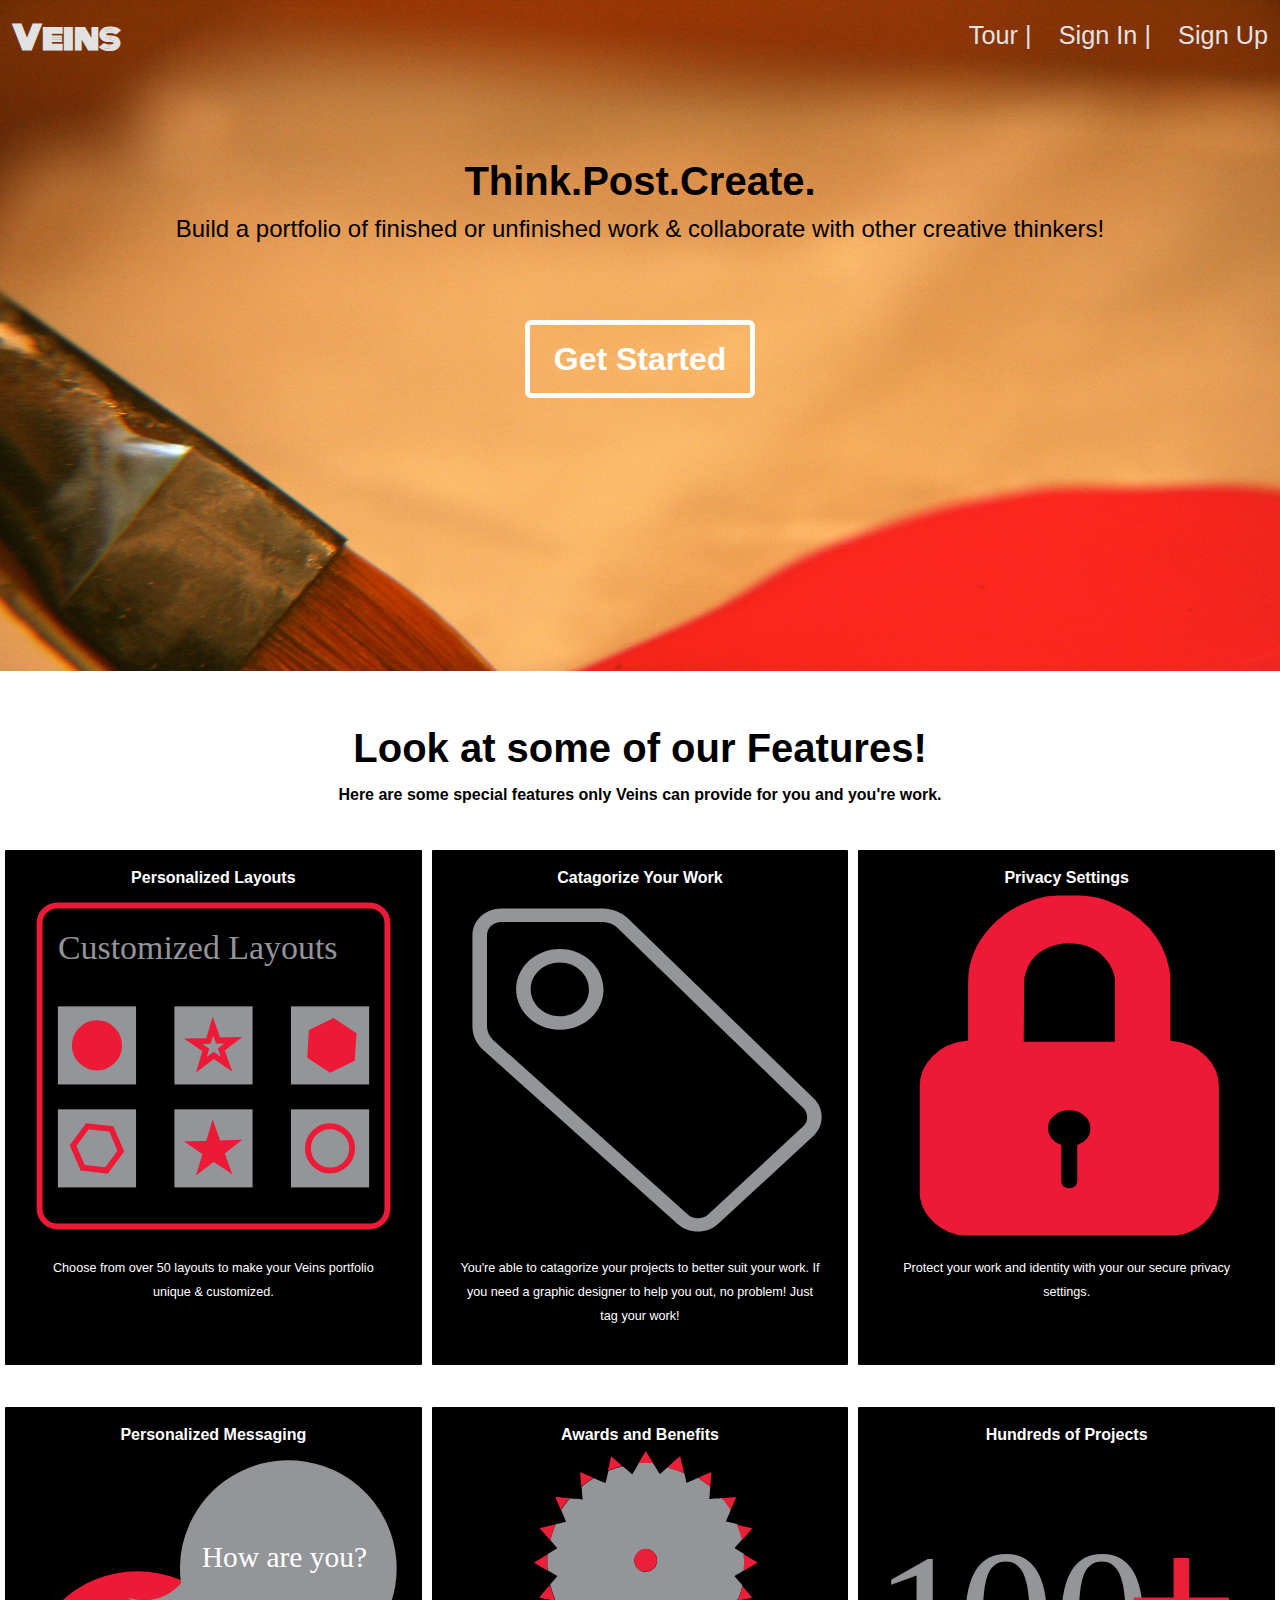
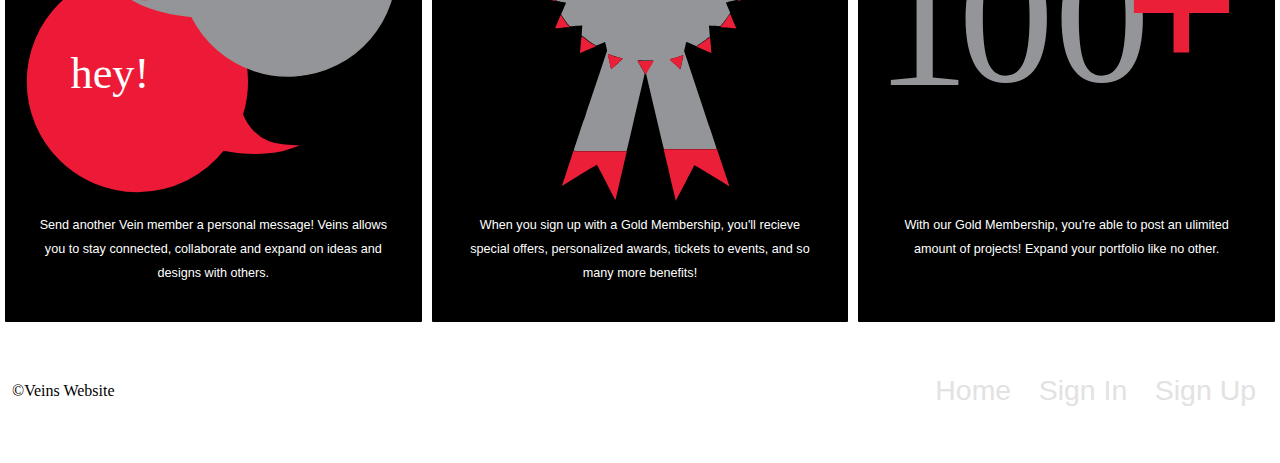
==== index.html @ e420a650 "sign up page created" ====
<!DOCTYPE html>
<html lang="en-ca">
<head>
  <meta charset="utf-8">
  <title>Veins Saas</title>
  <meta name="viewport" content="width=device-width,initial-scale=1">
    <link href='http://fonts.googleapis.com/css?family=Monoton|helvetica' rel='stylesheet' type='text/css'>
    <link href="css/main.css" rel="stylesheet">
    <link href="css/grid.css" rel="stylesheet">
    <link href="css/typography.css" rel="stylesheet">
</head>
<body>
    
    <ul class="skip-links">
        <li> <a href="#main">Jump to main content</a></li>
        <li> <a href="#navigation">Jump to navigation</a></li>
    </ul>
    
<header role="banner" class="masthead">
    <div class="grid">
        <div class="unit unit-xs-1 unit-s-1 unit-m-1-3 unit-l-1-4">
        <a href="index.html"><h1 class="island-1-2 push-half title">Veins</h1></a>
    </div>
    
    <div class="unit unit-xs-1 unit-s-1 unit-m-2-3 unit-l-3-4">   
        <nav id="navigation" role="navigation" class="micro">
                <ul class="nav">
                    <li><a  class="island-1-2" href="#tour">Tour |</a></li>
                    <li><a class="island-1-2" href="exploration.html">Sign In |</a></li>
                    <li><a class="island-1-2" href="exploration.html">Sign Up</a></li>
                </ul>
            </nav>
    </div> 
    </div>
        
   <div class="transparent">
        <h2 class="intro">Think.Post.Create.</h2>
       <p class="description">Build a portfolio of finished or unfinished work &amp; collaborate with other creative thinkers!</p>
    </div>
    <div class="move">
        <a class="getting" href="payment.html"><strong>Get Started</strong></a>
    </div>

    
</header>
    
<main>
    
    <div role="banner" id="tour" class="tourimage">
    <h2 class="tourintro">Look at some of our Features!</h2>
    <h4 class="touradd">Here are some special features only Veins can provide for you and you're work.</h4>
    
    <div class="grid">

    <div class="unit unit-xs-1 unit-s-1 unit-m-1-2 unit-l-1-3 boxes">
        <h6 class="steps hexa">Personalized Layouts</h6>
    <figure>
        <img src="images/layouts.svg" alt="layout icon">
            <figcaption class=" micro island-half captions">Choose from over 50 layouts to  make your Veins portfolio unique &amp; customized.
            </figcaption>
    </figure>
    </div>
    
    
    <div class="unit unit-xs-1 unit-s-1 unit-m-1-2 unit-l-1-3 boxes">
        <h6 class="steps">Catagorize Your Work</h6>
    <figure>
        <img src="images/tags.svg" alt="Catagorized icon">
            <figcaption class="micro island-half push-none captions"> You're able to catagorize your projects to better suit your work. If you need a graphic designer to help you out, no problem! Just tag your work!
            </figcaption>
    </figure>
    </div>
    
    
    <div class="unit unit-xs-1 unit-s-1 unit-m-1-2 unit-l-1-3 boxes">
        <h6 class="steps">Privacy Settings</h6>
    <figure>
        <img src="images/locks.svg" alt="Step three Purpose">
            <figcaption class="micro island-half push-none captions"> Protect your work and identity with your our secure privacy settings.
            </figcaption>
    </figure>
    </div>
    
    
    <div class="unit unit-xs-1 unit-s-1 unit-m-1-2 unit-l-1-3 boxes">
        <h6 class="steps">Personalized Messaging</h6>
    <figure>
        <img src="images/messages.svg" alt="Step Four Naming">
            <figcaption class="micro island-half push-none captions">Send another Vein member a personal message! Veins allows you to stay connected, collaborate and expand on ideas and designs with others.</figcaption>
            </figcaption>
    </figure>
    </div>
    
    
    
    <div class="unit unit-xs-1 unit-s-1 unit-m-1-2 unit-l-1-3 boxes">
        <h6 class="steps">Awards and Benefits</h6>
    <figure>
        <img src="images/ribbons.svg" alt="Step Five Welcome">
            <figcaption class="micro island-half push-none captions">When you sign up with a Gold Membership, you'll recieve special offers, personalized awards, tickets to events, and so many more benefits!
            </figcaption>
    </figure>
    </div>
    
    <div class="unit unit-xs-1 unit-s-1 unit-m-1-2 unit-l-1-3 boxes">
        <h6 class="steps">Hundreds of Projects</h6>
    <figure>
        <img src="images/hundreds.svg" alt="Step Six Content">
            <figcaption class="micro island-half push-none captions">With our Gold Membership, you're able to post an ulimited amount of projects! Expand your portfolio like no other.
            </figcaption>
    </figure>
    </div>
    </div>
    </div>
</main>
    
<div class="grid grid-middle footer island-1-2">
    
    <div class="unit unit-xs-1 unit-s-1 unit-m-1-2 unit-push-m-1-2 unit-l-1-2">
            <nav  class="milli">
                <ul class="nav nav-bottom">
                    <li><a href="index.html" class="island-1-2 bits">Home</a></li>
                    <li><a href="#" class="island-1-2 bits">Sign In</a></li>
                    <li><a href="#" class="island-1-2 bits">Sign Up</a></li>
                </ul>
            </nav>
        </div>
    <div role ="contentinfo" class="consortium unit unit-xs-1 unit-s-1 unit-m-1-2 unit-pull-m-1-2 unit-l-1-2">
        <p> ©Veins Website</p>
    </div>
 </div>
    
    
    
    
</body>
</html>
---- css/main.css ----
@-moz-viewport { width: device-width; scale: 1; }
@-ms-viewport { width: device-width; scale: 1; }
@-o-viewport { width: device-width; scale: 1; }
@-webkit-viewport { width: device-width; scale: 1; }
@viewport { width: device-width; scale: 1; }

html {
  margin: 0;
  padding: 0;
  box-sizing: border-box;

  -moz-text-size-adjust: 100%;
  -ms-text-size-adjust: 100%;
  -webkit-text-size-adjust: 100%;
  text-size-adjust: 100%;
}

@media only screen and (min-width: 60em) {
    
    html {
        font-size: 110%;
    }

}

@media only screen and (min-width: 90em) {
    
    html {
        font-size: 120%;
    }

}
    
@media only screen and (min-width: 120em) {
    
    html {
        font-size: 130%;
    }

}

*, *:before, *:after {
  box-sizing: inherit;
}

body {
  margin: 0;
  padding: 0;
}

.title {
    color: #e2e2e2;
    margin: 0;
    padding: 0;
    text-align:center;
    font-family: 'Monoton', cursive;
    font-size: 2em;
    text-decoration: none;
}

.colour {
    color: #e2e2e2;
}

.form {
    color: #707070;
}

a:focus {
    outline: 3px solid #000;
}

.skip-links {
    margin: 0;
    padding: 0;
    list-style-type: none;
}

.skip-links a {
    position: absolute;
    top: -3em;
    padding: 0.5em 0.75em;
    background-color: #000;
    color: #fff;
    font-weight: bold;
    font-size: 1.25em;
    text-decoration: none;
}
    
.skip-links a:focus {
    top: 0;
}

img {
  display: block;
  width: 100%;
}


.nav {
  padding: 0;
}

.nav li {
  display: block;
}

.nav a,
.nav a:link,
.nav a:visited {
  display: block;

    color: #e2e2e2;
    font-size: 2em;
    font-family: 'Helvetica', sans-serif;
    text-decoration: none;
}

.nav a:hover,
.nav a:focus,
.nav a:active,
.nav .nav-current,
.nav .nav-current:link,
.nav .nav-current:visited {
  background-color: #FFFFFF;

  color: black;
}

.masthead {
    background-image:url(../images/brush.jpg);
    background-repeat: no-repeat;
    background-size: cover;
}

.intro {
    padding: 0rem 0rem -5rem;
    font-family: 'Helvetica', sans-serif;
    font-size: 2.5rem;
    text-align:center;
    margin-top: 3rem;
}

.up {
    padding: 0rem 0rem -5rem;
    margin: 0;
}

.description {
    font-family: 'Helvetica', sans-serif;
    font-size: 1.5rem;
    text-align:center;
    padding:  0rem 0rem 4rem;
    margin-top: -2rem;
    color: black;
}
  
.options {
    font-family: 'Helvetica', sans-serif;
    font-size: 1rem;
    text-align:center;
    padding:  1rem 0rem 4rem;
    margin-top: -2rem;
    color: black;
}

.intropara {
    text-align:left;
}

.form {
    margin:0 auto;
    max-width:35em;
}

.join {
    text-align: center;
}    

label {
    display: block;
}

input+label {
    display: inline-block;
}

form div {
    margin-bottom: 1.5rem;
}

.field,
select,
textarea {
    font-size: 1.125rem;
    width: 100%;
    display: block;
}

textarea {
    height: 10em;
}

input,
textarea {
    border: 1px solid #ccc;
    padding: 0.3em;
    border-radius: 6px;
}


.getting {
    font-size: 2rem;
    font-family:'Six Caps', sans-serif;
    color: #fff;
    padding: 0.5em 0.75em;
    background-color: transparent;
    border: 5px solid #fff;
    border-radius: 6px;
    cursor: pointer;
    text-decoration: none;
}

.almost {
    font-size: 1rem;
    font-family:'Helvetica', sans-serif;
    color: black;
    padding: 0;
    background-color: transparent;
    text-decoration: underline;
    text-decoration-color: black;
    cursor: pointer;
}

.radio {
    white-space: nowrap;
}

fieldset {
    border: none;
}

.move {
    text-align:center;
    padding-bottom: 18rem;
}

.centre {
    text-align: center;
}

.tourintro {
    font-family: 'Helvetica', sans-serif;
    font-size: 2.5rem;
    text-align:center;
    padding: 1em 0 0 0;
    margin:0;
}

.touradd {
    font-family: 'Helvetica', sans-serif;
    font-size: 1rem;
    text-align:center;
    padding:0;
}

.boxes {
    padding: 1rem 1rem 0 1rem;
    margin: 1em 0em;
    background-color: black;
    border: 5px solid #fff;
    border-radius: 6px;
}

.steps {
    color: white;
    text-align:center;
    padding: 0;
    margin: 0;
}

.images {
    margin: 0;
    padding: 10rem 5rem;
}

.captions {
    color: white;
    text-align: center;
    font-family: 'Helvetica', sans-serif;
    margin: 0;
    padding: 0;
}

button {
    font-size: 1.5rem;
    font-family:'Helvetica', sans-serif;
    color: black;
    padding: 0.5em 0.75em;
    background-color: transparent;
    border: 5px solid black;
    border-radius: 6px;
    cursor: pointer;
    text-decoration: none;
}

.final {
    font-size: 1.5rem;
    font-family:'Helvetica', sans-serif;
    color: black;
    padding: 0;
    background-color: transparent;
    text-decoration: none;
    cursor: pointer;
}
    

    
@media only screen and (min-width: 25em) {
    
    .consortium {
        text-align: center;
        padding: o;
    }

  .nav {
    text-align: center;
  }

  .nav li {
    display: inline-block;
  }

    .h2 {
    padding-top: 2em;
    }
}

 

@media only screen and (min-width: 38em) {
    

  .title {
    float: left;
}

    .consortium {
        text-align: left;
        padding: 0;
    }
    
.nav {
        text-align: right;
    }

  .nav-bottom {
    text-align: right;
    padding:0;
  }

.h2 {
    padding-top: 2em;
}

////transparent {
    background-color: rgba(255, 255, 255, 0.5);
    margin: 4rem 0rem;
    padding: .5rem;
}

}
    
@media only screen and (min-width: 60em) {
    
   .title {
  margin: 0;
    text-align:left;
}
    
    .consortium {
        text-align: left;
        padding: 0;
    }
    
    .nav-bottom {
        text-align: right;
        padding: 0;
    }
    
.dt {
  clear: left;
  float: left;
  width: 8em;
}

.dd {
  float: left;
}
    
////transparent {
    background-color: rgba(255, 255, 255, 0.5);
    margin: 2rem 8rem;
    padding: .5rem;
}
    
}
---- css/grid.css ----
.grid {
  margin: 0;
  padding: 0;
  letter-spacing: -0.31em;
  text-rendering: optimizespeed;
  display: -webkit-flex;
  -webkit-flex-flow: row wrap;
  display: -ms-flexbox;
  -ms-flex-flow: row wrap;
  display: flex;
  flex-flow: row wrap;
}

.grid-bottom {
  -webkit-align-items: flex-end;
  -ms-align-items: flex-end;
  align-items: flex-end;
}

.grid-middle {
  -webkit-align-items: center;
  -ms-align-items: center;
  align-items: center;
}

.grid-stretch {
  -webkit-align-items: stretch;
  -ms-align-items: stretch;
  align-items: stretch;
}

.opera-only :-o-prefocus, .grid {
  word-spacing: -0.43em;
}

.unit {
  letter-spacing: normal;
  text-rendering: auto;
  vertical-align: top;
  word-spacing: normal;
  display: inline-block;
  visibility: visible;
}

.grid-bottom .unit {
  vertical-align: bottom;
}

.grid-middle .unit {
  vertical-align: middle;
}

.unit[class*="push-"],
.unit[class*="pull-"] {
  position: relative;
}

.unit-xs-hidden {
  display: none;
  visibility: hidden;
}

.unit-xs-centered {
  margin: 0 auto;
}

.unit-xs-1, .xs-1 {
  display: block;
  visibility: visible;
  width: 100%;
}

.unit-offset-xs-0 {
  margin-left: 0;
}

.unit-push-xs-0,
.unit-pull-xs-0 {
  left: 0;
}

.unit-xs-1-2, .xs-1-2 {
  width: 50.0000%;
}

.unit-offset-xs-1-2 {
  margin-left: 50.0000%;
}

.unit-push-xs-1-2 {
  left: 50.0000%;
}

.unit-pull-xs-1-2 {
  left: -50.0000%;
}

.unit-xs-1-3, .xs-1-3 {
  width: 33.3333%;
}

.unit-offset-xs-1-3 {
  margin-left: 33.3333%;
}

.unit-push-xs-1-3 {
  left: 33.3333%;
}

.unit-pull-xs-1-3 {
  left: -33.3333%;
}

.unit-xs-2-3, .xs-2-3 {
  width: 66.6667%;
}

.unit-offset-xs-2-3 {
  margin-left: 66.6667%;
}

.unit-push-xs-2-3 {
  left: 66.6667%;
}

.unit-pull-xs-2-3 {
  left: -66.6667%;
}

.unit-xs-1-4, .xs-1-4 {
  width: 25.0000%;
}

.unit-offset-xs-1-4 {
  margin-left: 25.0000%;
}

.unit-push-xs-1-4 {
  left: 25.0000%;
}

.unit-pull-xs-1-4 {
  left: -25.0000%;
}

.unit-xs-3-4, .xs-3-4 {
  width: 75.0000%;
}

.unit-offset-xs-3-4 {
  margin-left: 75.0000%;
}

.unit-push-xs-3-4 {
  left: 75.0000%;
}

.unit-pull-xs-3-4 {
  left: -75.0000%;
}

.unit-xs-1-2,.xs-1-2,.unit-xs-1-3,.xs-1-3,.unit-xs-2-3,.xs-2-3,.unit-xs-1-4,.xs-1-4,.unit-xs-3-4,.xs-3-4 {
  display: inline-block;
  visibility: visible;
}

@media only screen and (min-width: 25em) {

.unit-s-hidden {
  display: none;
  visibility: hidden;
}

.unit-s-centered {
  margin: 0 auto;
}

.unit-s-1, .s-1 {
  display: block;
  visibility: visible;
  width: 100%;
}

.unit-offset-s-0 {
  margin-left: 0;
}

.unit-push-s-0,
.unit-pull-s-0 {
  left: 0;
}

.unit-s-1-2, .s-1-2 {
  width: 50.0000%;
}

.unit-offset-s-1-2 {
  margin-left: 50.0000%;
}

.unit-push-s-1-2 {
  left: 50.0000%;
}

.unit-pull-s-1-2 {
  left: -50.0000%;
}

.unit-s-1-3, .s-1-3 {
  width: 33.3333%;
}

.unit-offset-s-1-3 {
  margin-left: 33.3333%;
}

.unit-push-s-1-3 {
  left: 33.3333%;
}

.unit-pull-s-1-3 {
  left: -33.3333%;
}

.unit-s-2-3, .s-2-3 {
  width: 66.6667%;
}

.unit-offset-s-2-3 {
  margin-left: 66.6667%;
}

.unit-push-s-2-3 {
  left: 66.6667%;
}

.unit-pull-s-2-3 {
  left: -66.6667%;
}

.unit-s-1-4, .s-1-4 {
  width: 25.0000%;
}

.unit-offset-s-1-4 {
  margin-left: 25.0000%;
}

.unit-push-s-1-4 {
  left: 25.0000%;
}

.unit-pull-s-1-4 {
  left: -25.0000%;
}

.unit-s-3-4, .s-3-4 {
  width: 75.0000%;
}

.unit-offset-s-3-4 {
  margin-left: 75.0000%;
}

.unit-push-s-3-4 {
  left: 75.0000%;
}

.unit-pull-s-3-4 {
  left: -75.0000%;
}

.unit-s-1-2,.s-1-2,.unit-s-1-3,.s-1-3,.unit-s-2-3,.s-2-3,.unit-s-1-4,.s-1-4,.unit-s-3-4,.s-3-4 {
  display: inline-block;
  visibility: visible;
}

}

@media only screen and (min-width: 38em) {

.unit-m-hidden {
  display: none;
  visibility: hidden;
}

.unit-m-centered {
  margin: 0 auto;
}

.unit-m-1, .m-1 {
  display: block;
  visibility: visible;
  width: 100%;
}

.unit-offset-m-0 {
  margin-left: 0;
}

.unit-push-m-0,
.unit-pull-m-0 {
  left: 0;
}

.unit-m-1-2, .m-1-2 {
  width: 50.0000%;
}

.unit-offset-m-1-2 {
  margin-left: 50.0000%;
}

.unit-push-m-1-2 {
  left: 50.0000%;
}

.unit-pull-m-1-2 {
  left: -50.0000%;
}

.unit-m-1-3, .m-1-3 {
  width: 33.3333%;
}

.unit-offset-m-1-3 {
  margin-left: 33.3333%;
}

.unit-push-m-1-3 {
  left: 33.3333%;
}

.unit-pull-m-1-3 {
  left: -33.3333%;
}

.unit-m-2-3, .m-2-3 {
  width: 66.6667%;
}

.unit-offset-m-2-3 {
  margin-left: 66.6667%;
}

.unit-push-m-2-3 {
  left: 66.6667%;
}

.unit-pull-m-2-3 {
  left: -66.6667%;
}

.unit-m-1-4, .m-1-4 {
  width: 25.0000%;
}

.unit-offset-m-1-4 {
  margin-left: 25.0000%;
}

.unit-push-m-1-4 {
  left: 25.0000%;
}

.unit-pull-m-1-4 {
  left: -25.0000%;
}

.unit-m-3-4, .m-3-4 {
  width: 75.0000%;
}

.unit-offset-m-3-4 {
  margin-left: 75.0000%;
}

.unit-push-m-3-4 {
  left: 75.0000%;
}

.unit-pull-m-3-4 {
  left: -75.0000%;
}

.unit-m-1-2,.m-1-2,.unit-m-1-3,.m-1-3,.unit-m-2-3,.m-2-3,.unit-m-1-4,.m-1-4,.unit-m-3-4,.m-3-4 {
  display: inline-block;
  visibility: visible;
}

}

@media only screen and (min-width: 60em) {

.unit-l-hidden {
  display: none;
  visibility: hidden;
}

.unit-l-centered {
  margin: 0 auto;
}

.unit-l-1, .l-1 {
  display: block;
  visibility: visible;
  width: 100%;
}

.unit-offset-l-0 {
  margin-left: 0;
}

.unit-push-l-0,
.unit-pull-l-0 {
  left: 0;
}

.unit-l-1-2, .l-1-2 {
  width: 50.0000%;
}

.unit-offset-l-1-2 {
  margin-left: 50.0000%;
}

.unit-push-l-1-2 {
  left: 50.0000%;
}

.unit-pull-l-1-2 {
  left: -50.0000%;
}

.unit-l-1-3, .l-1-3 {
  width: 33.3333%;
}

.unit-offset-l-1-3 {
  margin-left: 33.3333%;
}

.unit-push-l-1-3 {
  left: 33.3333%;
}

.unit-pull-l-1-3 {
  left: -33.3333%;
}

.unit-l-2-3, .l-2-3 {
  width: 66.6667%;
}

.unit-offset-l-2-3 {
  margin-left: 66.6667%;
}

.unit-push-l-2-3 {
  left: 66.6667%;
}

.unit-pull-l-2-3 {
  left: -66.6667%;
}

.unit-l-1-4, .l-1-4 {
  width: 25.0000%;
}

.unit-offset-l-1-4 {
  margin-left: 25.0000%;
}

.unit-push-l-1-4 {
  left: 25.0000%;
}

.unit-pull-l-1-4 {
  left: -25.0000%;
}

.unit-l-3-4, .l-3-4 {
  width: 75.0000%;
}

.unit-offset-l-3-4 {
  margin-left: 75.0000%;
}

.unit-push-l-3-4 {
  left: 75.0000%;
}

.unit-pull-l-3-4 {
  left: -75.0000%;
}

.unit-l-1-2,.l-1-2,.unit-l-1-3,.l-1-3,.unit-l-2-3,.l-2-3,.unit-l-1-4,.l-1-4,.unit-l-3-4,.l-3-4 {
  display: inline-block;
  visibility: visible;
}

}

.unit-content-distribute {
  display: -ms-flexbox;
  display: -webkit-flex;
  display: flex;
  -ms-flex-direction: column;
  -webkit-flex-direction: column;
  flex-direction: column;
  -ms-flex-pack: justify;
  -webkit-justify-content: space-between;
  justify-content: space-between;
  -ms-flex-align: center;
  -webkit-align-items: center;
  align-items: center;
}

.content-fill {
  -ms-flex-grow: 2;
  -webkit-flex-grow: 2;
  flex-grow: 2;
}

.content-shrink {
  -ms-align-self: center;
  -webkit-align-self: center;
  align-self: center;
}
---- css/typography.css ----
html {
  font: normal 100%/1.5 'Merriweather', serif;
}

h1, h2, h3, h4, h5, h6,
p, ul, ol, dl, dd, figure,
blockquote, details, hr,
fieldset, pre, table {
  margin: 0 0 1.5rem;
}

.yotta {
  font-size: 2.2807rem;
  line-height: 1.3154;
}

.zetta {
  font-size: 2.0273rem;
  line-height: 1.4798;
}

h1, .exa {
  font-size: 1.8020rem;
  line-height: 1.6648;
}

h2, .peta {
  font-size: 1.6018rem;
  line-height: 1.8729;
}

h3, .tera {
  font-size: 1.4238rem;
  line-height: 1.0535;
}

h4, .giga {
  font-size: 1.2656rem;
  line-height: 1.1852;
}

h5, .mega {
  font-size: 1.1250rem;
  line-height: 1.3333;
}

h6, .kilo {
  font-size: 1.0000rem;
  line-height: 1.5000;
}

small, .milli {
  font-size: 0.8889rem;
  line-height: 1.6875;
}

.micro {
  font-size: 0.7901rem;
  line-height: 1.8984;
}

sub,
sup {
  font-size: 75%;
  line-height: 1px;
  position: relative;
  vertical-align: baseline;
}

sup {
  top: -0.5em;
}

sub {
  bottom: -0.25em;
}

.push {
  margin-bottom: 1.5rem;
}

.push-none, .push-0 {
  margin-bottom: 0;
}

.push-double, .push-2 {
  margin-bottom: 3.0000rem;
}

.push-half, .push-1-2 {
  margin-bottom: 0.7500rem;
}

.pad-top, .pad-t {
  padding-top: 1.5rem;
}

.pad-bottom, .pad-b {
  padding-bottom: 1.5rem;
}

.pad-top-double, .pad-t-2 {
  padding-top: 3.0000rem;
}

.pad-bottom-double, .pad-b-2 {
  padding-bottom: 3.0000rem;
}

.pad-top-half, .pad-t-1-2 {
  padding-top: 0.7500rem;
}

.pad-bottom-half, .pad-b-1-2 {
  padding-bottom: 0.7500rem;
}

.island {
  padding: 1.5rem;
}

.island-half, .island-1-2 {
  padding: 0.7500rem;
}

.island-double, .island-2 {
  padding: 3.0000rem;
}

.gutter {
  padding-left: 1.5rem;
  padding-right: 1.5rem;
}

.gutter-half, .gutter-1-2 {
  padding-left: 0.7500rem;
  padding-right: 0.7500rem;
}

.gutter-double, .gutter-2 {
  padding-left: 3.0000rem;
  padding-right: 3.0000rem;
}

h1, h2, h3, h4, h5, h6,
.brand-family {
    font-family: "Open Sans", sans-serif;
}
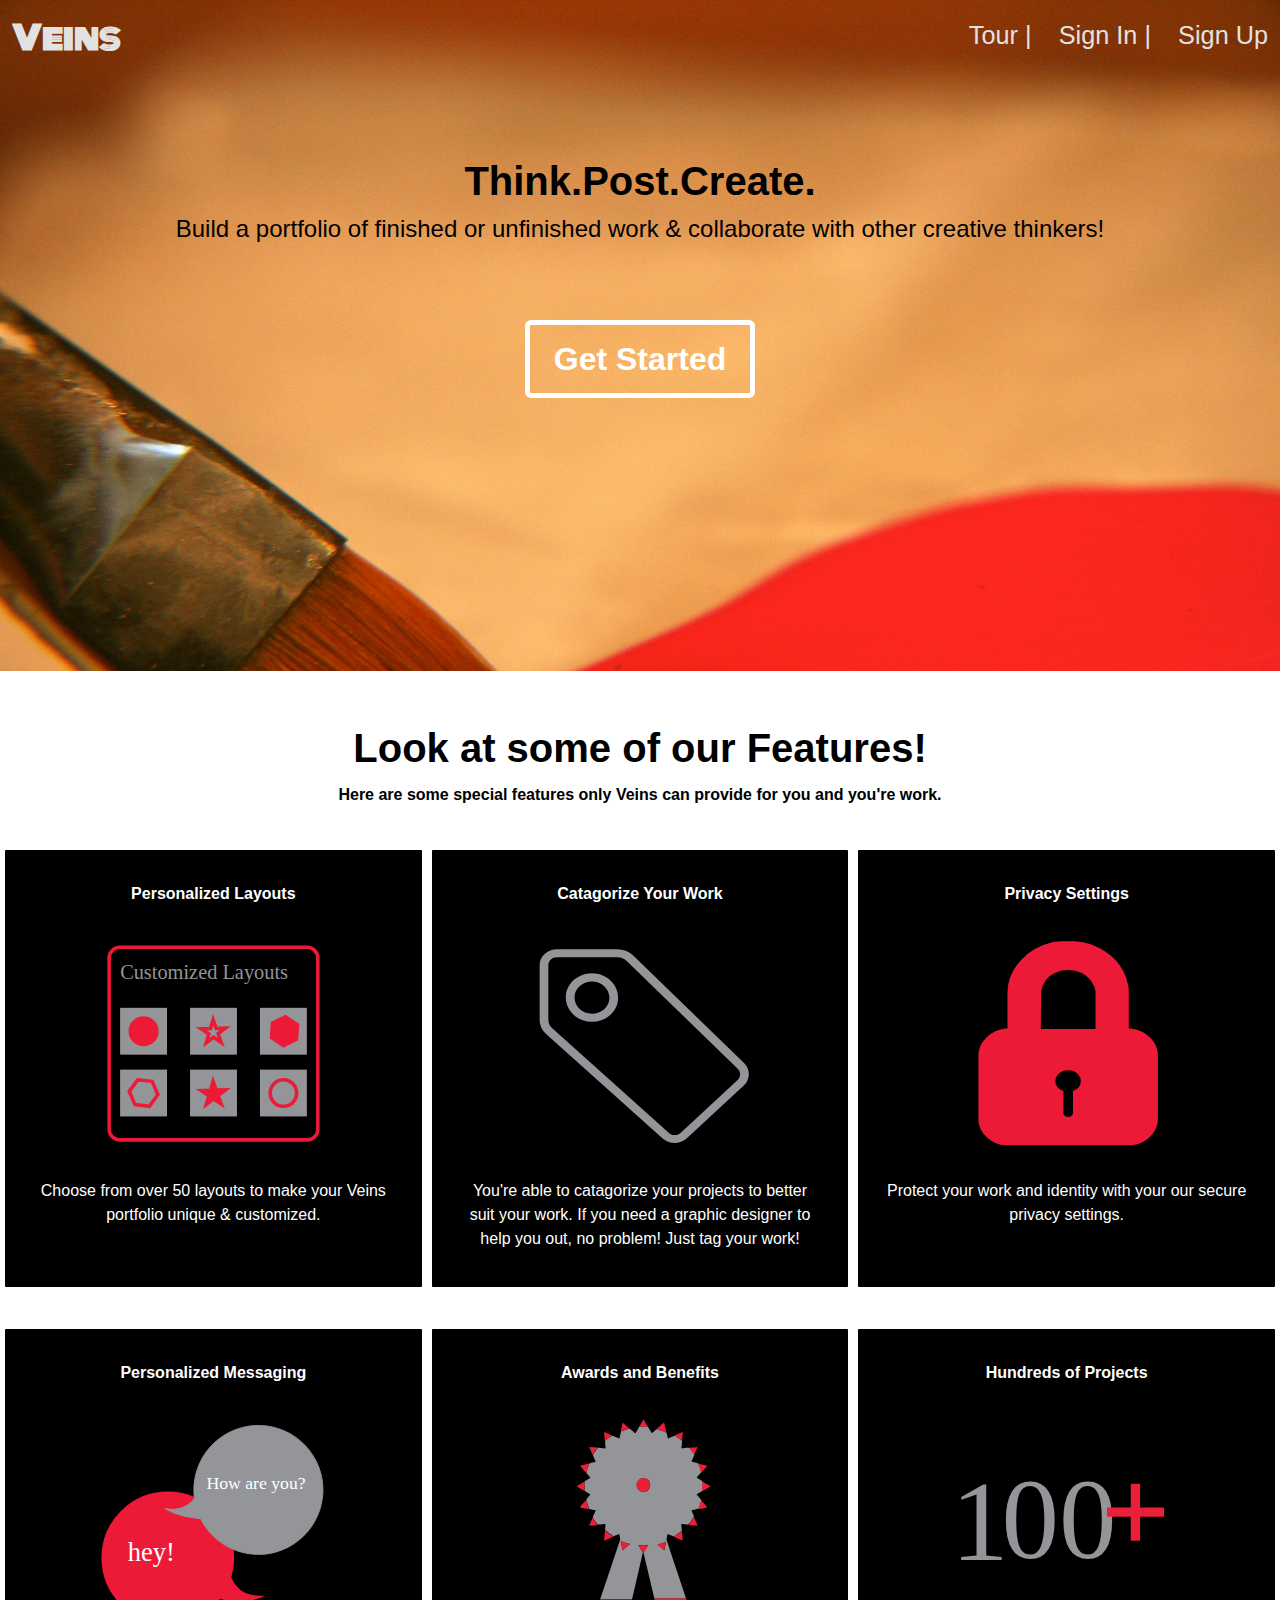
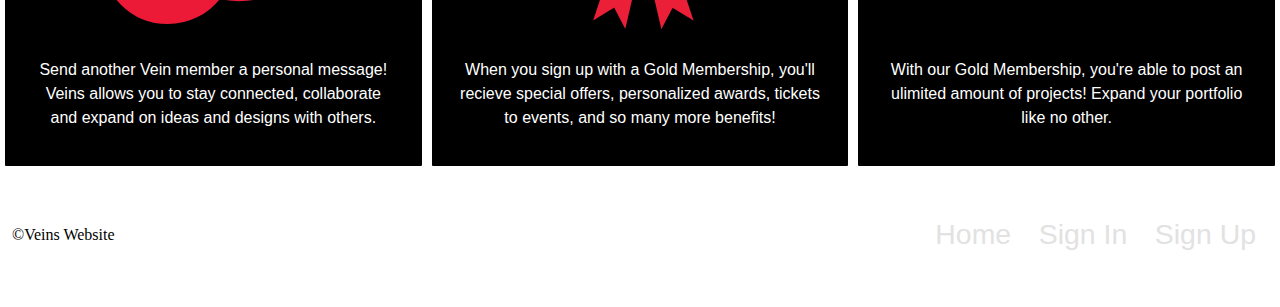
==== commit b697ee90: "more changes" ====
--- a/index.html
+++ b/index.html
@@ -56,7 +56,7 @@
         <h6 class="steps hexa">Personalized Layouts</h6>
     <figure>
         <img src="images/layouts.svg" alt="layout icon">
-            <figcaption class=" micro island-half captions">Choose from over 50 layouts to  make your Veins portfolio unique &amp; customized.
+            <figcaption class="island-half captions">Choose from over 50 layouts to  make your Veins portfolio unique &amp; customized.
             </figcaption>
     </figure>
     </div>
@@ -66,7 +66,7 @@
         <h6 class="steps">Catagorize Your Work</h6>
     <figure>
         <img src="images/tags.svg" alt="Catagorized icon">
-            <figcaption class="micro island-half push-none captions"> You're able to catagorize your projects to better suit your work. If you need a graphic designer to help you out, no problem! Just tag your work!
+            <figcaption class="island-half push-none captions"> You're able to catagorize your projects to better suit your work. If you need a graphic designer to help you out, no problem! Just tag your work!
             </figcaption>
     </figure>
     </div>
@@ -76,7 +76,7 @@
         <h6 class="steps">Privacy Settings</h6>
     <figure>
         <img src="images/locks.svg" alt="Step three Purpose">
-            <figcaption class="micro island-half push-none captions"> Protect your work and identity with your our secure privacy settings.
+            <figcaption class="island-half push-none captions"> Protect your work and identity with your our secure privacy settings.
             </figcaption>
     </figure>
     </div>
@@ -86,7 +86,7 @@
         <h6 class="steps">Personalized Messaging</h6>
     <figure>
         <img src="images/messages.svg" alt="Step Four Naming">
-            <figcaption class="micro island-half push-none captions">Send another Vein member a personal message! Veins allows you to stay connected, collaborate and expand on ideas and designs with others.</figcaption>
+            <figcaption class="island-half push-none captions">Send another Vein member a personal message! Veins allows you to stay connected, collaborate and expand on ideas and designs with others.</figcaption>
             </figcaption>
     </figure>
     </div>
@@ -97,7 +97,7 @@
         <h6 class="steps">Awards and Benefits</h6>
     <figure>
         <img src="images/ribbons.svg" alt="Step Five Welcome">
-            <figcaption class="micro island-half push-none captions">When you sign up with a Gold Membership, you'll recieve special offers, personalized awards, tickets to events, and so many more benefits!
+            <figcaption class="island-half push-none captions">When you sign up with a Gold Membership, you'll recieve special offers, personalized awards, tickets to events, and so many more benefits!
             </figcaption>
     </figure>
     </div>
@@ -106,7 +106,7 @@
         <h6 class="steps">Hundreds of Projects</h6>
     <figure>
         <img src="images/hundreds.svg" alt="Step Six Content">
-            <figcaption class="micro island-half push-none captions">With our Gold Membership, you're able to post an ulimited amount of projects! Expand your portfolio like no other.
+            <figcaption class="island-half push-none captions">With our Gold Membership, you're able to post an ulimited amount of projects! Expand your portfolio like no other.
             </figcaption>
     </figure>
     </div>
--- a/css/main.css
+++ b/css/main.css
@@ -272,10 +272,24 @@
     border-radius: 6px;
 }
 
+.boxes img {
+    margin: 0 auto;
+    width: 60%;
+    padding-bottom: 1rem;
+}
+
+.plans {
+    padding-bottom: -30rem;
+    margin: 0rem  0rem 1rem 0rem;
+    background-color: white;
+    border: 5px solid black;
+    border-radius: 6px;
+}
+
 .steps {
     color: white;
     text-align:center;
-    padding: 0;
+    padding: 1rem 0 2rem 0;
     margin: 0;
 }
 
@@ -313,9 +327,26 @@
     text-decoration: none;
     cursor: pointer;
 }
-    
-
-    
+
+.gold {
+    font-family: 'Helvetica', sans-serif;
+    text-align:center;
+    color: gold;
+}
+
+.free {
+   font-family: 'Helvetica', sans-serif;
+    text-align:center;
+    color: black;
+}
+
+.silver {
+   font-family: 'Helvetica', sans-serif;
+    text-align:center;
+    color: silver;
+}
+
+
 @media only screen and (min-width: 25em) {
     
     .consortium {
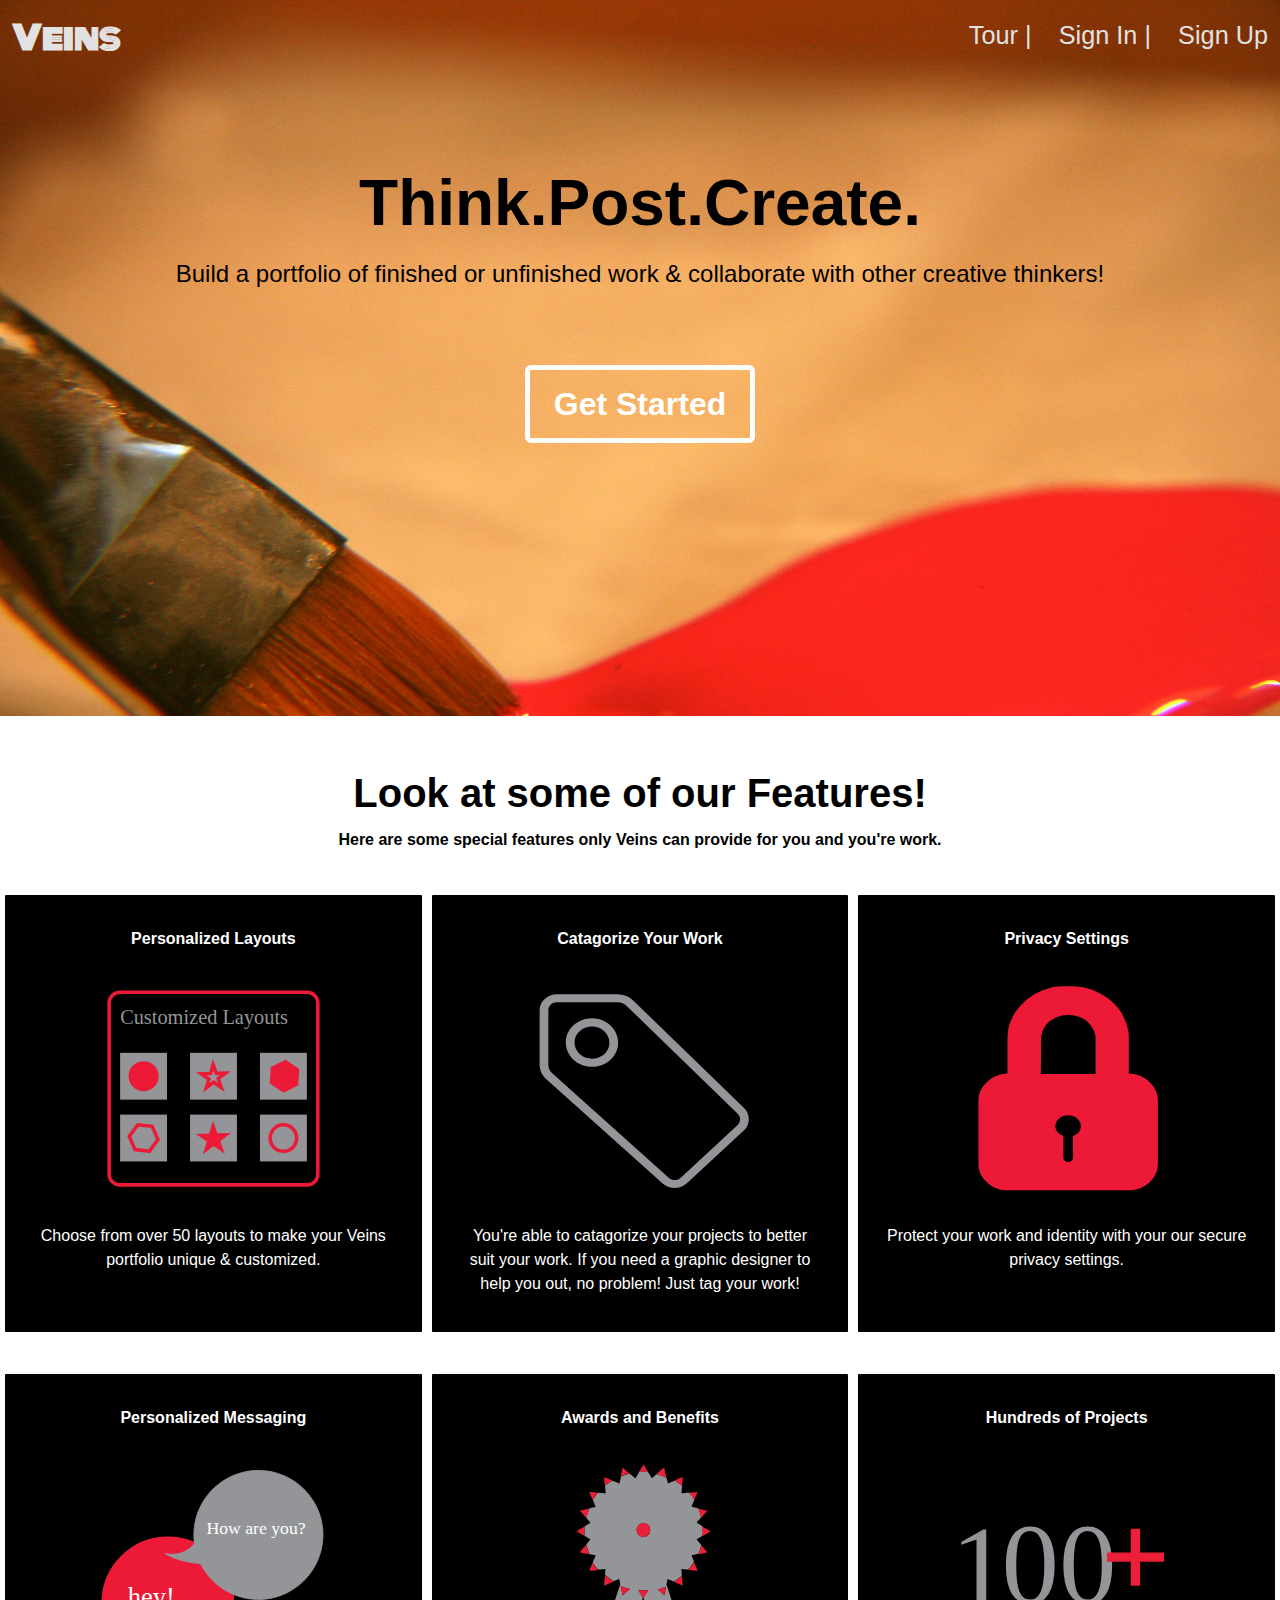
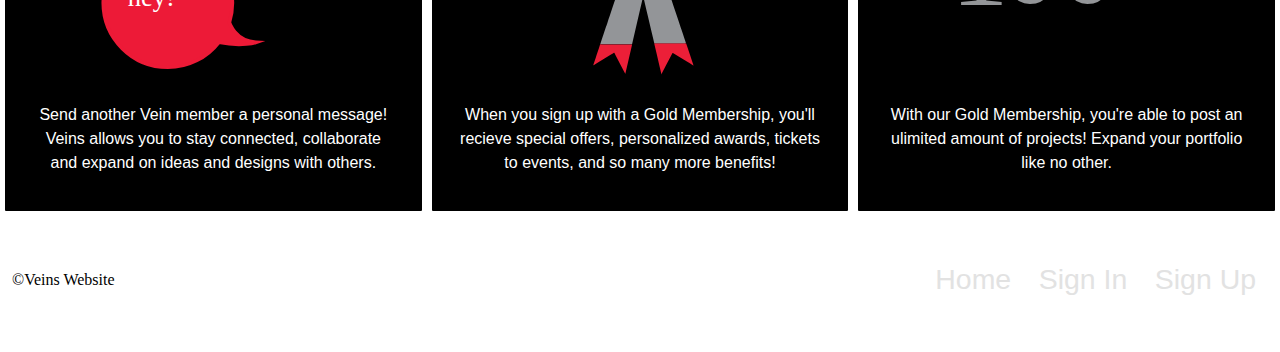
==== commit a3b54092: "some last touches" ====
--- a/index.html
+++ b/index.html
@@ -38,7 +38,7 @@
        <p class="description">Build a portfolio of finished or unfinished work &amp; collaborate with other creative thinkers!</p>
     </div>
     <div class="move">
-        <a class="getting" href="payment.html"><strong>Get Started</strong></a>
+        <a class="getting" href="plans.html"><strong>Get Started</strong></a>
     </div>
 
     
--- a/css/main.css
+++ b/css/main.css
@@ -136,7 +136,7 @@
 .intro {
     padding: 0rem 0rem -5rem;
     font-family: 'Helvetica', sans-serif;
-    font-size: 2.5rem;
+    font-size: 4rem;
     text-align:center;
     margin-top: 3rem;
 }
@@ -221,6 +221,23 @@
     text-decoration: none;
 }
 
+.me {
+    font-size: 1rem;
+    font-family:'Six Caps', sans-serif;
+    color: #FF0066;
+    padding: .5rem;
+    margin: 5rem;
+    cursor: pointer;
+    border: 3px solid #FF0066;
+    text-decoration: none;
+}
+
+.individual {
+    text-align:center;
+    padding:0;
+    margin:0;
+}
+    
 .almost {
     font-size: 1rem;
     font-family:'Helvetica', sans-serif;
@@ -232,6 +249,10 @@
     cursor: pointer;
 }
 
+.surround {
+    margin: 0 1;
+}
+
 .radio {
     white-space: nowrap;
 }
@@ -279,8 +300,8 @@
 }
 
 .plans {
-    padding-bottom: -30rem;
-    margin: 0rem  0rem 1rem 0rem;
+    padding-bottom: 3rem;
+    margin: 0rem  0rem 2rem 0rem;
     background-color: white;
     border: 5px solid black;
     border-radius: 6px;
@@ -312,7 +333,7 @@
     color: black;
     padding: 0.5em 0.75em;
     background-color: transparent;
-    border: 5px solid black;
+    border: 5px solid #FF0066;
     border-radius: 6px;
     cursor: pointer;
     text-decoration: none;
@@ -321,29 +342,18 @@
 .final {
     font-size: 1.5rem;
     font-family:'Helvetica', sans-serif;
-    color: black;
+    color: #FF0066;
     padding: 0;
     background-color: transparent;
     text-decoration: none;
     cursor: pointer;
 }
 
-.gold {
-    font-family: 'Helvetica', sans-serif;
-    text-align:center;
-    color: gold;
-}
-
-.free {
-   font-family: 'Helvetica', sans-serif;
-    text-align:center;
-    color: black;
-}
-
 .silver {
    font-family: 'Helvetica', sans-serif;
     text-align:center;
     color: silver;
+    padding: 1rem 0 0 0;
 }
 
 
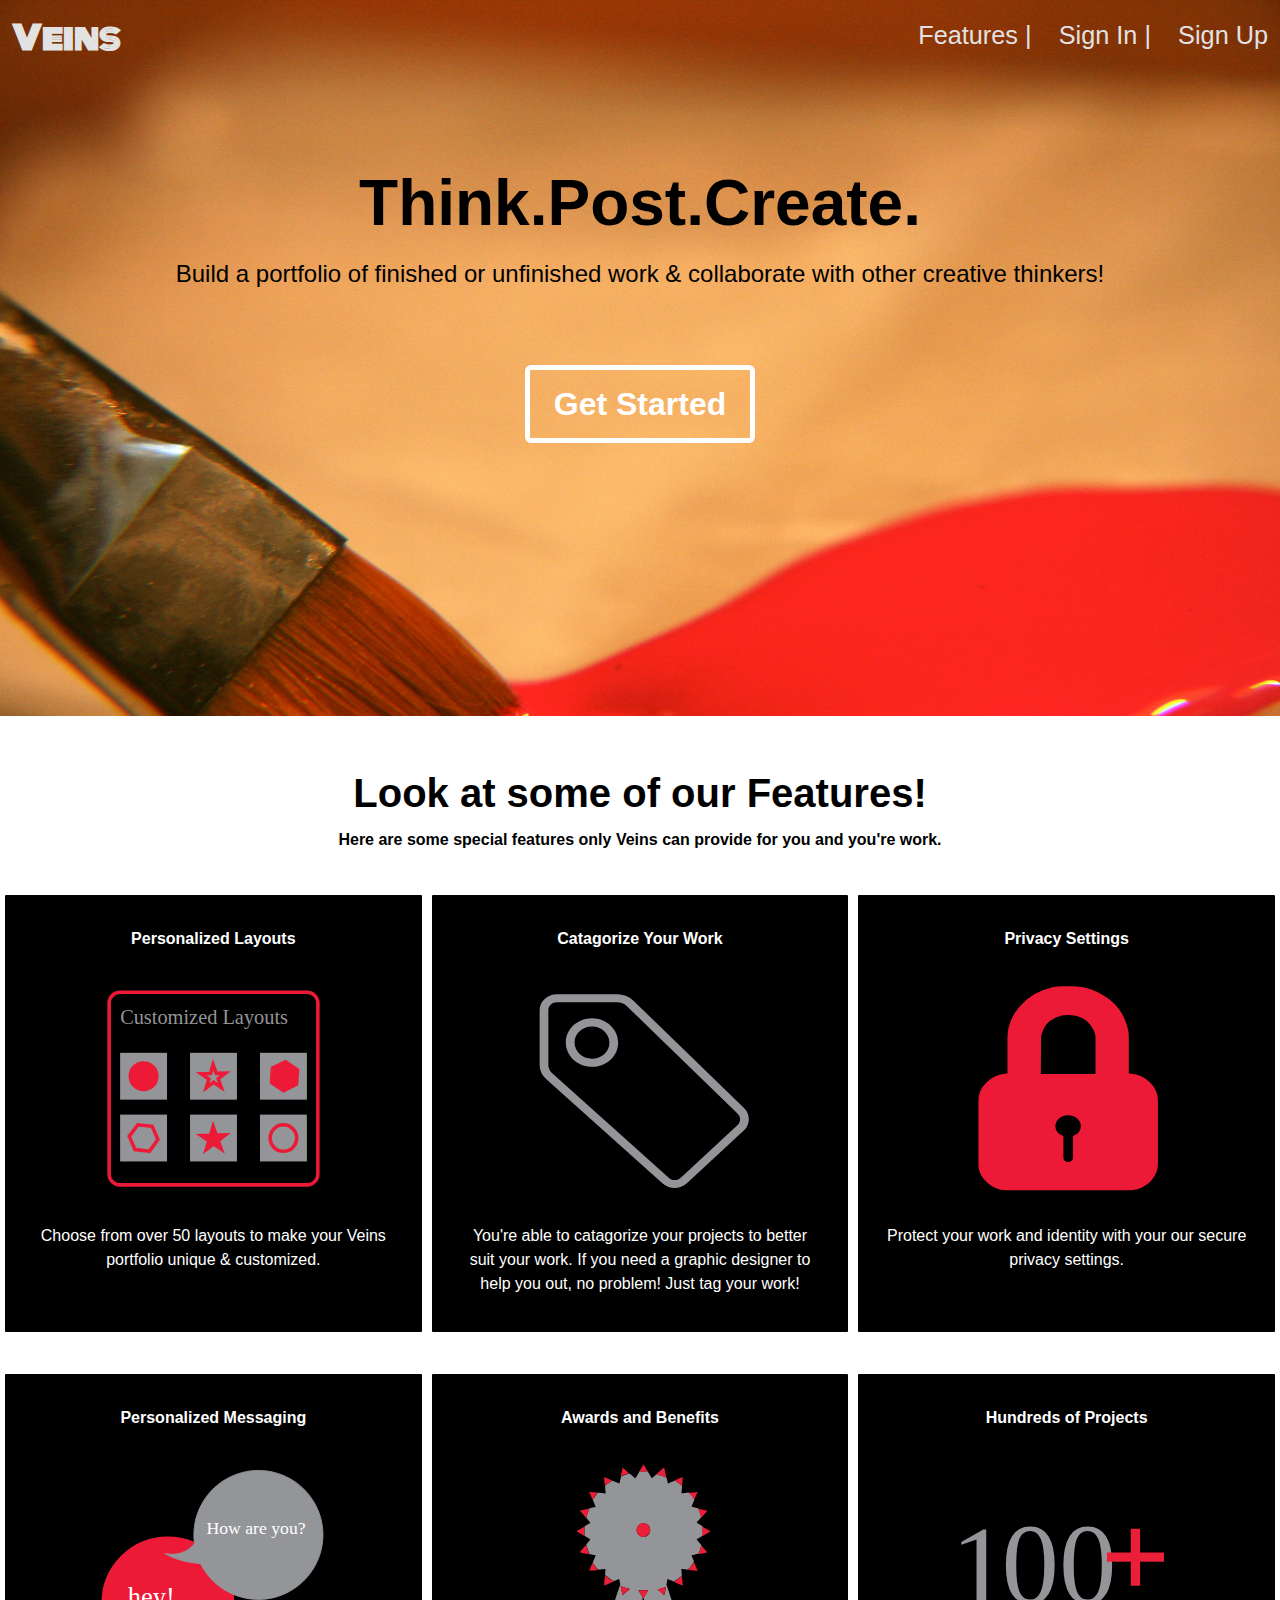
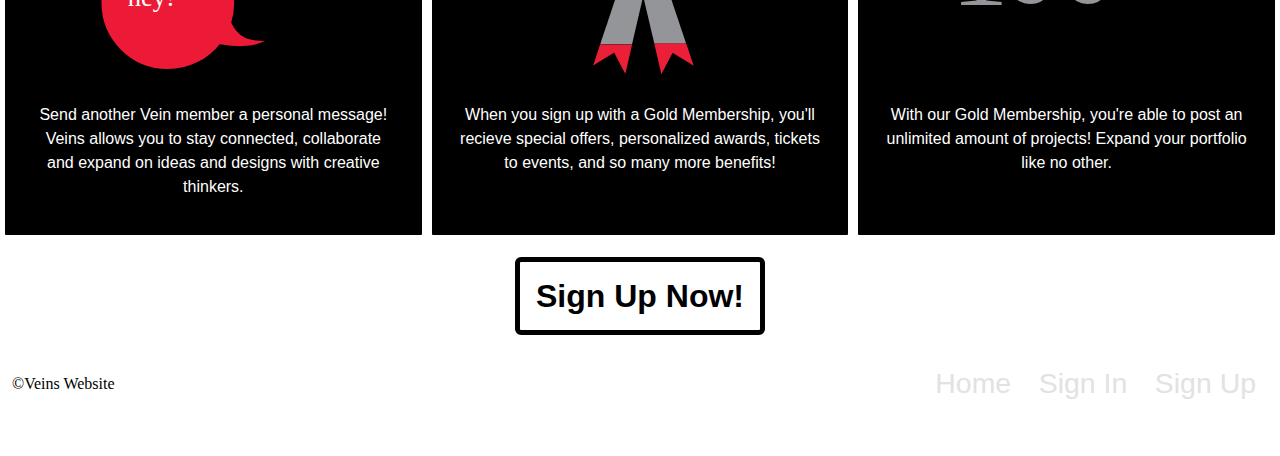
==== commit 9e55a442: "finishing touches and working out issues" ====
--- a/index.html
+++ b/index.html
@@ -25,9 +25,9 @@
     <div class="unit unit-xs-1 unit-s-1 unit-m-2-3 unit-l-3-4">   
         <nav id="navigation" role="navigation" class="micro">
                 <ul class="nav">
-                    <li><a  class="island-1-2" href="#tour">Tour |</a></li>
-                    <li><a class="island-1-2" href="exploration.html">Sign In |</a></li>
-                    <li><a class="island-1-2" href="exploration.html">Sign Up</a></li>
+                    <li><a  class="island-1-2" href="#tour">Features |</a></li>
+                    <li><a class="island-1-2" href="signin.html">Sign In |</a></li>
+                    <li><a class="island-1-2" href="plans.html">Sign Up</a></li>
                 </ul>
             </nav>
     </div> 
@@ -40,8 +40,6 @@
     <div class="move">
         <a class="getting" href="plans.html"><strong>Get Started</strong></a>
     </div>
-
-    
 </header>
     
 <main>
@@ -56,7 +54,7 @@
         <h6 class="steps hexa">Personalized Layouts</h6>
     <figure>
         <img src="images/layouts.svg" alt="layout icon">
-            <figcaption class="island-half captions">Choose from over 50 layouts to  make your Veins portfolio unique &amp; customized.
+            <figcaption class="island-half captions">Choose from over 50 layouts to make your Veins portfolio unique &amp; customized.
             </figcaption>
     </figure>
     </div>
@@ -86,7 +84,7 @@
         <h6 class="steps">Personalized Messaging</h6>
     <figure>
         <img src="images/messages.svg" alt="Step Four Naming">
-            <figcaption class="island-half push-none captions">Send another Vein member a personal message! Veins allows you to stay connected, collaborate and expand on ideas and designs with others.</figcaption>
+            <figcaption class="island-half push-none captions">Send another Vein member a personal message! Veins allows you to stay connected, collaborate and expand on ideas and designs with creative thinkers.</figcaption>
             </figcaption>
     </figure>
     </div>
@@ -106,11 +104,14 @@
         <h6 class="steps">Hundreds of Projects</h6>
     <figure>
         <img src="images/hundreds.svg" alt="Step Six Content">
-            <figcaption class="island-half push-none captions">With our Gold Membership, you're able to post an ulimited amount of projects! Expand your portfolio like no other.
+            <figcaption class="island-half push-none captions">With our Gold Membership, you're able to post an unlimited amount of projects! Expand your portfolio like no other.
             </figcaption>
     </figure>
     </div>
     </div>
+    </div>
+    <div class="movetwo">
+            <a class="gettingtwo" href="plans.html"><strong>Sign Up Now!</strong></a>
     </div>
 </main>
     
@@ -120,8 +121,8 @@
             <nav  class="milli">
                 <ul class="nav nav-bottom">
                     <li><a href="index.html" class="island-1-2 bits">Home</a></li>
-                    <li><a href="#" class="island-1-2 bits">Sign In</a></li>
-                    <li><a href="#" class="island-1-2 bits">Sign Up</a></li>
+                    <li><a href="signin.html" class="island-1-2 bits">Sign In</a></li>
+                    <li><a href="plans.html" class="island-1-2 bits">Sign Up</a></li>
                 </ul>
             </nav>
         </div>
--- a/css/main.css
+++ b/css/main.css
@@ -221,6 +221,19 @@
     text-decoration: none;
 }
 
+.gettingtwo {
+    font-size: 2rem;
+    font-family:'Six Caps', sans-serif;
+    color: black;
+    padding: 0.5em;
+    margin-bottom: 0;
+    background-color: transparent;
+    border: 5px solid black;
+    border-radius: 6px;
+    cursor: pointer;
+    text-decoration: none;
+}
+
 .me {
     font-size: 1rem;
     font-family:'Six Caps', sans-serif;
@@ -234,10 +247,22 @@
 
 .individual {
     text-align:center;
-    padding:0;
+    padding-top: 4em;
     margin:0;
 }
-    
+
+.individualtwo {
+    text-align:center;
+    padding-top: 2.5em;
+    margin:0;
+}
+   
+.individualthree {
+    text-align:center;
+    padding-top: 1em;
+    margin:0;
+}
+
 .almost {
     font-size: 1rem;
     font-family:'Helvetica', sans-serif;
@@ -266,6 +291,12 @@
     padding-bottom: 18rem;
 }
 
+.movetwo {
+    text-align:center;
+    padding-bottom: 1rem;
+    padding-top: 1rem;
+}
+
 .centre {
     text-align: center;
 }
@@ -300,11 +331,12 @@
 }
 
 .plans {
-    padding-bottom: 3rem;
-    margin: 0rem  0rem 2rem 0rem;
+    padding-bottom: 5em;
+    margin: 0, 3rem, 0, 3rem;
     background-color: white;
-    border: 5px solid black;
-    border-radius: 6px;
+    border-right: ;
+    border-left: 5px solid black;
+    border-right: 5px solid black;
 }
 
 .steps {
@@ -339,6 +371,13 @@
     text-decoration: none;
 }
 
+.thankyou {
+    font-size: 4rem;
+    font-family: 'Helvetica', sans-serif;
+    color: #FF0066;
+    text-align: center;
+}
+
 .final {
     font-size: 1.5rem;
     font-family:'Helvetica', sans-serif;
@@ -404,12 +443,6 @@
     padding-top: 2em;
 }
 
-////transparent {
-    background-color: rgba(255, 255, 255, 0.5);
-    margin: 4rem 0rem;
-    padding: .5rem;
-}
-
 }
     
 @media only screen and (min-width: 60em) {
@@ -439,13 +472,7 @@
   float: left;
 }
     
-////transparent {
-    background-color: rgba(255, 255, 255, 0.5);
-    margin: 2rem 8rem;
-    padding: .5rem;
-}
-    
-}
-
-
-
+}
+
+
+
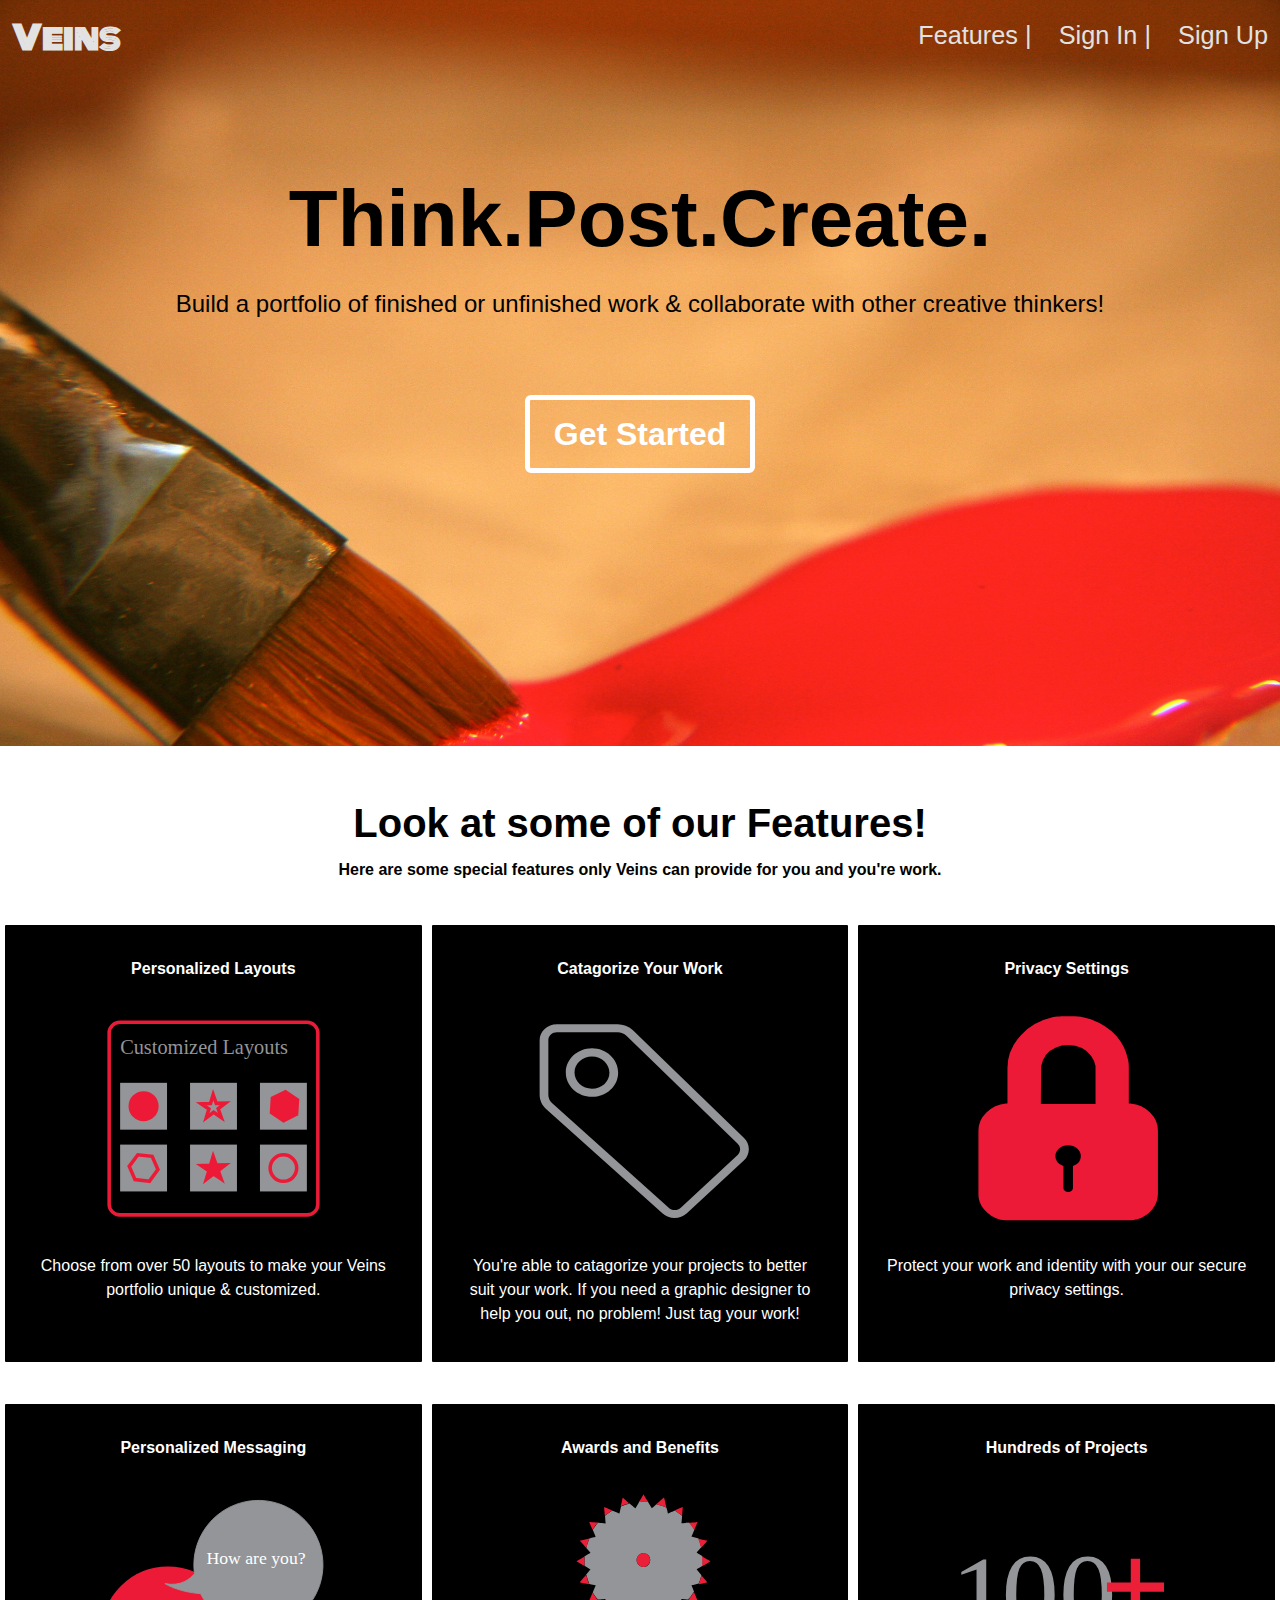
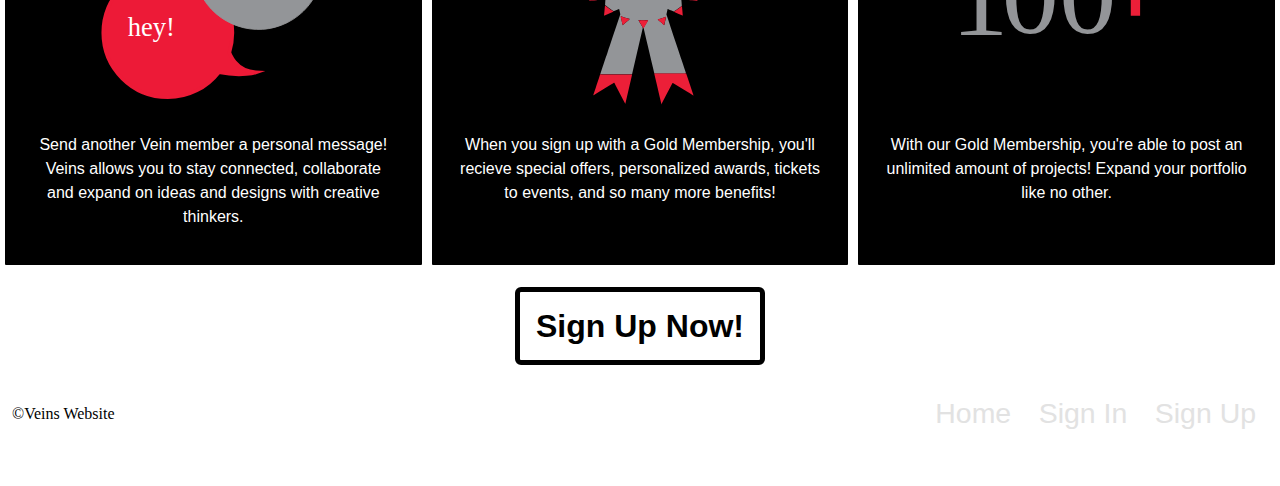
==== commit bd780ef6: "changes" ====
--- a/index.html
+++ b/index.html
@@ -33,13 +33,14 @@
     </div> 
     </div>
         
-   <div class="transparent">
+   <div class="join">
         <h2 class="intro">Think.Post.Create.</h2>
        <p class="description">Build a portfolio of finished or unfinished work &amp; collaborate with other creative thinkers!</p>
     </div>
     <div class="move">
         <a class="getting" href="plans.html"><strong>Get Started</strong></a>
     </div>
+</div>
 </header>
     
 <main>
--- a/css/main.css
+++ b/css/main.css
@@ -136,8 +136,7 @@
 .intro {
     padding: 0rem 0rem -5rem;
     font-family: 'Helvetica', sans-serif;
-    font-size: 4rem;
-    text-align:center;
+    font-size: 5rem;
     margin-top: 3rem;
 }
 
@@ -330,14 +329,6 @@
     padding-bottom: 1rem;
 }
 
-.plans {
-    padding-bottom: 5em;
-    margin: 0, 3rem, 0, 3rem;
-    background-color: white;
-    border-right: ;
-    border-left: 5px solid black;
-    border-right: 5px solid black;
-}
 
 .steps {
     color: white;
@@ -398,22 +389,23 @@
 
 @media only screen and (min-width: 25em) {
     
-    .consortium {
-        text-align: center;
-        padding: o;
-    }
-
-  .nav {
-    text-align: center;
-  }
-
-  .nav li {
+.consortium {
+    text-align: center;
+    padding: o;
+}
+
+.nav {
+    text-align: center;
+}
+
+.nav li {
     display: inline-block;
-  }
+}
 
     .h2 {
     padding-top: 2em;
-    }
+}
+    
 }
 
  
@@ -442,6 +434,8 @@
 .h2 {
     padding-top: 2em;
 }
+    
+
 
 }
     
@@ -472,7 +466,14 @@
   float: left;
 }
     
-}
-
-
-
+.plans {
+    border-top: 0;
+    border-bottom: 0;
+    border-left: 3px solid black;
+    border-right: 3px solid black;
+}
+    
+}
+
+
+
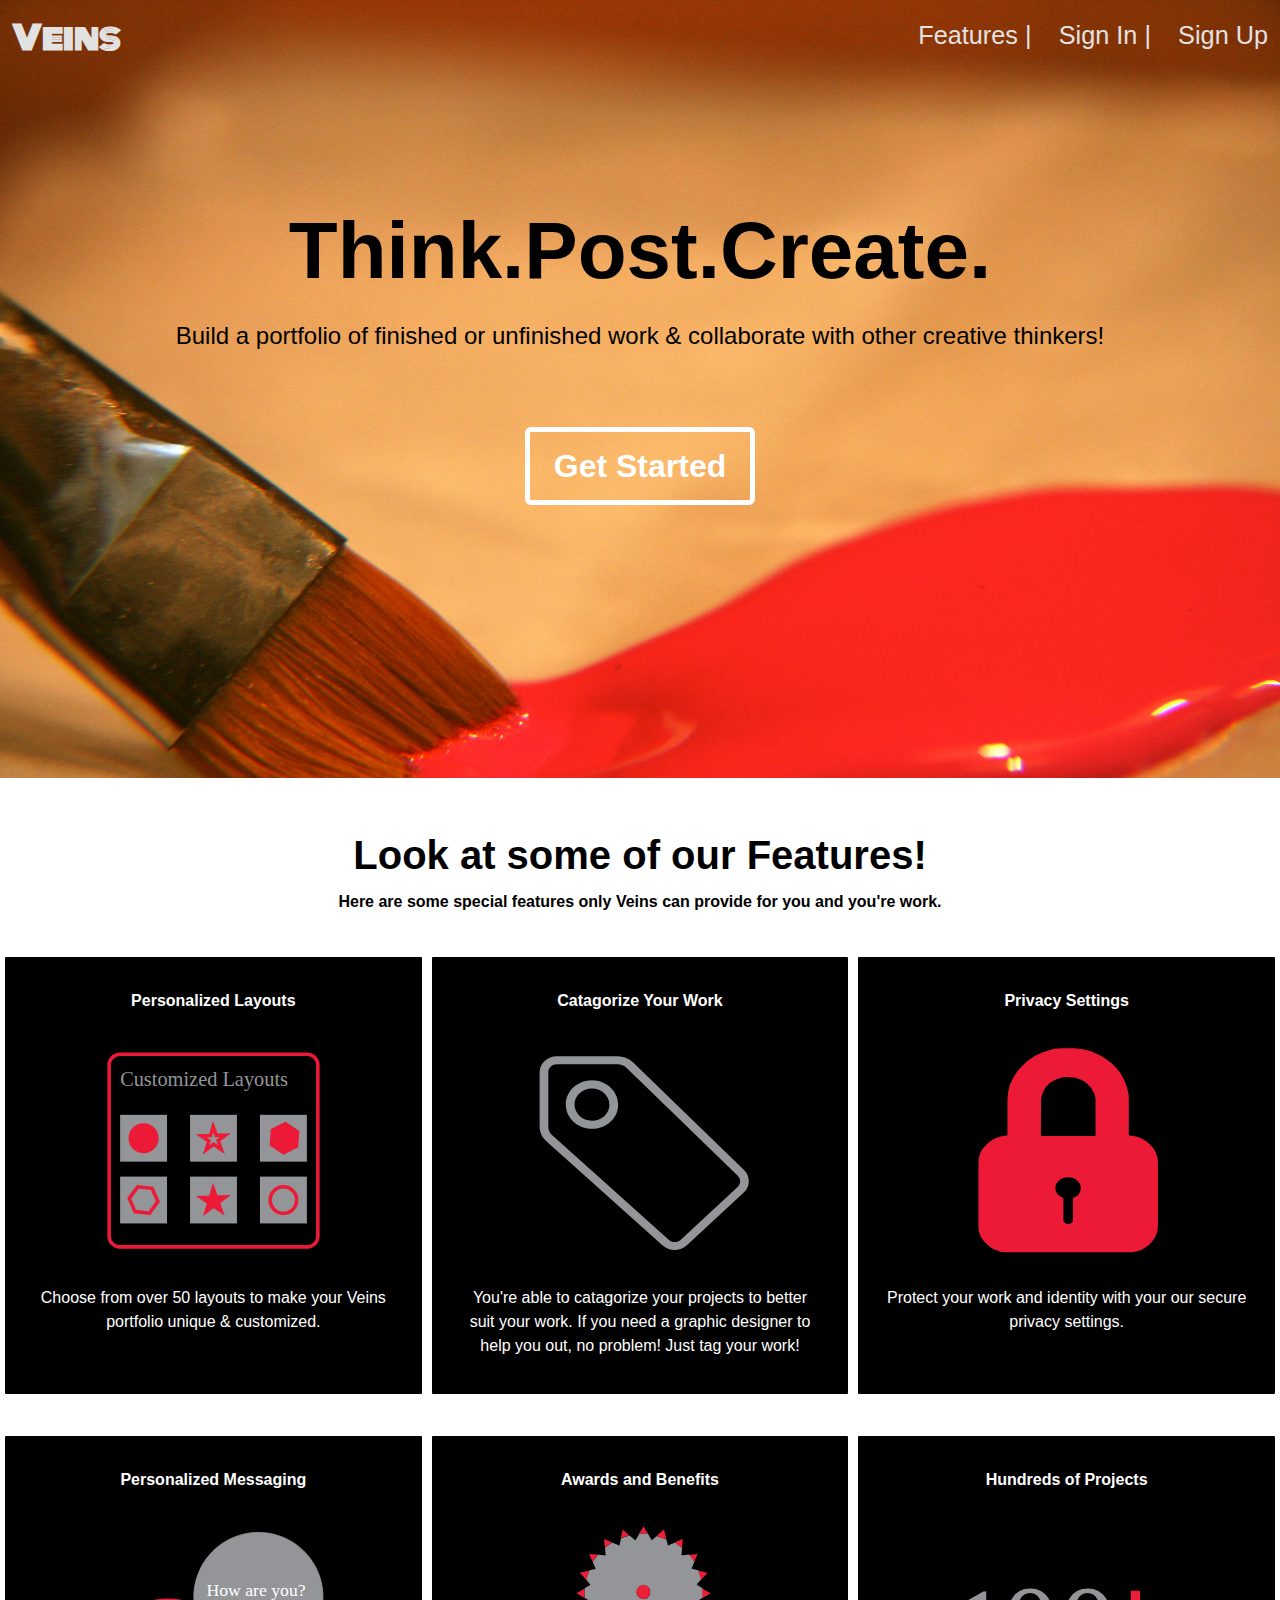
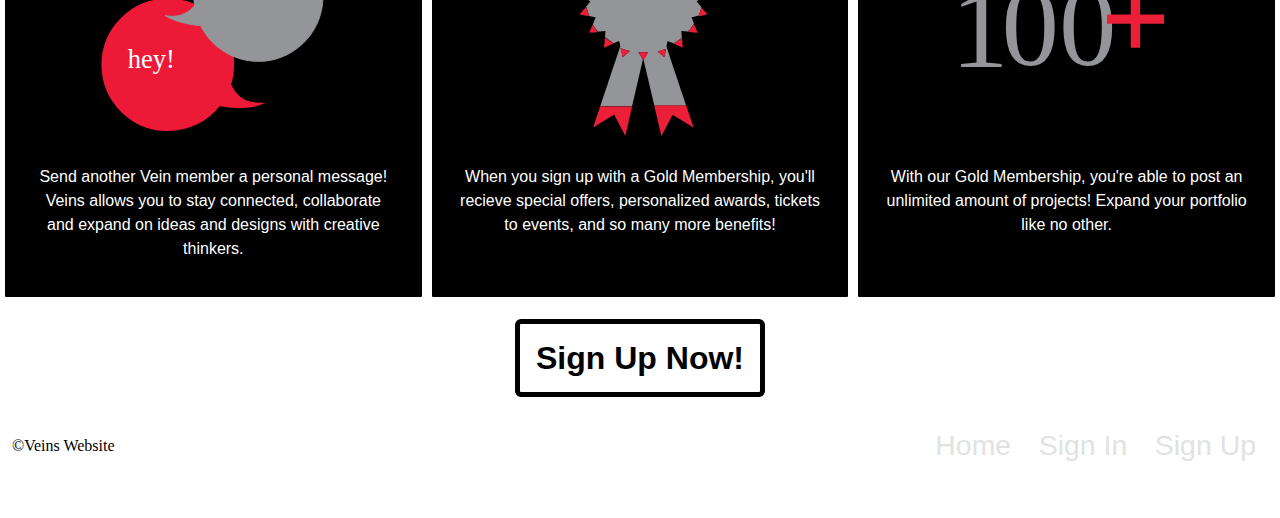
==== commit cc09f981: "final touches" ====
--- a/index.html
+++ b/index.html
@@ -40,7 +40,6 @@
     <div class="move">
         <a class="getting" href="plans.html"><strong>Get Started</strong></a>
     </div>
-</div>
 </header>
     
 <main>
@@ -85,7 +84,7 @@
         <h6 class="steps">Personalized Messaging</h6>
     <figure>
         <img src="images/messages.svg" alt="Step Four Naming">
-            <figcaption class="island-half push-none captions">Send another Vein member a personal message! Veins allows you to stay connected, collaborate and expand on ideas and designs with creative thinkers.</figcaption>
+            <figcaption class="island-half push-none captions">Send another Vein member a personal message! Veins allows you to stay connected, collaborate and expand on ideas and designs with creative thinkers.
             </figcaption>
     </figure>
     </div>
--- a/css/main.css
+++ b/css/main.css
@@ -131,13 +131,6 @@
     background-image:url(../images/brush.jpg);
     background-repeat: no-repeat;
     background-size: cover;
-}
-
-.intro {
-    padding: 0rem 0rem -5rem;
-    font-family: 'Helvetica', sans-serif;
-    font-size: 5rem;
-    margin-top: 3rem;
 }
 
 .up {
@@ -238,7 +231,6 @@
     font-family:'Six Caps', sans-serif;
     color: #FF0066;
     padding: .5rem;
-    margin: 5rem;
     cursor: pointer;
     border: 3px solid #FF0066;
     text-decoration: none;
@@ -406,6 +398,8 @@
     padding-top: 2em;
 }
     
+    
+    
 }
 
  
@@ -433,6 +427,13 @@
 
 .h2 {
     padding-top: 2em;
+}
+
+.intro {
+    padding: 0rem 0rem -5rem;
+    font-family: 'Helvetica', sans-serif;
+    font-size: 2em;
+    margin-top: 5rem;
 }
     
 
@@ -473,7 +474,14 @@
     border-right: 3px solid black;
 }
     
-}
-
-
-
+.intro {
+    padding: 0rem 0rem -5rem;
+    font-family: 'Helvetica', sans-serif;
+    font-size: 5em;
+    margin-top: 5rem;
+}
+    
+}
+
+
+
